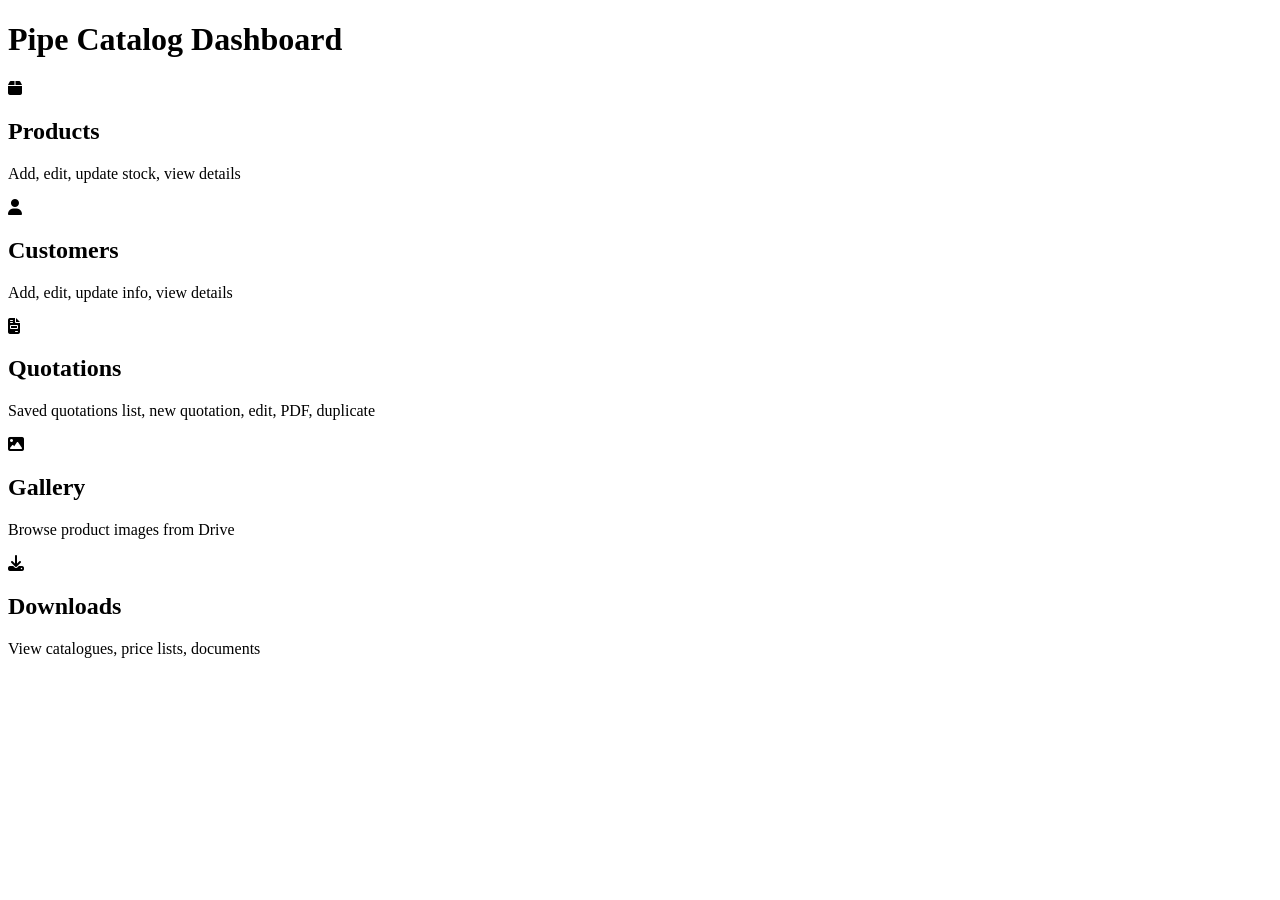
==== index.html @ 2fc96fb7 "Update index.html" ====
<!DOCTYPE html>
<html lang="en">
<head>
  <meta charset="UTF-8">
  <meta name="viewport" content="width=device-width, initial-scale=1.0">
  <title>Pipe Catalog Dashboard</title>
  <link rel="stylesheet" href="style.css">
  <!-- Font Awesome for icons -->
  <link rel="stylesheet" href="https://cdnjs.cloudflare.com/ajax/libs/font-awesome/6.5.0/css/all.min.css">
</head>
<body>
  <!-- App Header -->
  <header class="app-header">
    <h1>Pipe Catalog Dashboard</h1>
  </header>

  <!-- Dashboard Modules -->
  <main class="dashboard">
    <div class="module-card products" onclick="openView('products')">
      <i class="icon fas fa-box"></i>
      <h2>Products</h2>
      <p>Add, edit, update stock, view details</p>
    </div>

    <div class="module-card customers" onclick="openView('customers')">
      <i class="icon fas fa-user"></i>
      <h2>Customers</h2>
      <p>Add, edit, update info, view details</p>
    </div>

    <div class="module-card quotations" onclick="openView('quotations')">
      <i class="icon fas fa-file-invoice"></i>
      <h2>Quotations</h2>
      <p>Saved quotations list, new quotation, edit, PDF, duplicate</p>
    </div>

    <div class="module-card gallery" onclick="openView('gallery')">
      <i class="icon fas fa-image"></i>
      <h2>Gallery</h2>
      <p>Browse product images from Drive</p>
    </div>

    <div class="module-card downloads" onclick="openView('downloads')">
      <i class="icon fas fa-download"></i>
      <h2>Downloads</h2>
      <p>View catalogues, price lists, documents</p>
    </div>
  </main>

  <script src="app.js"></script>
</body>
</html>
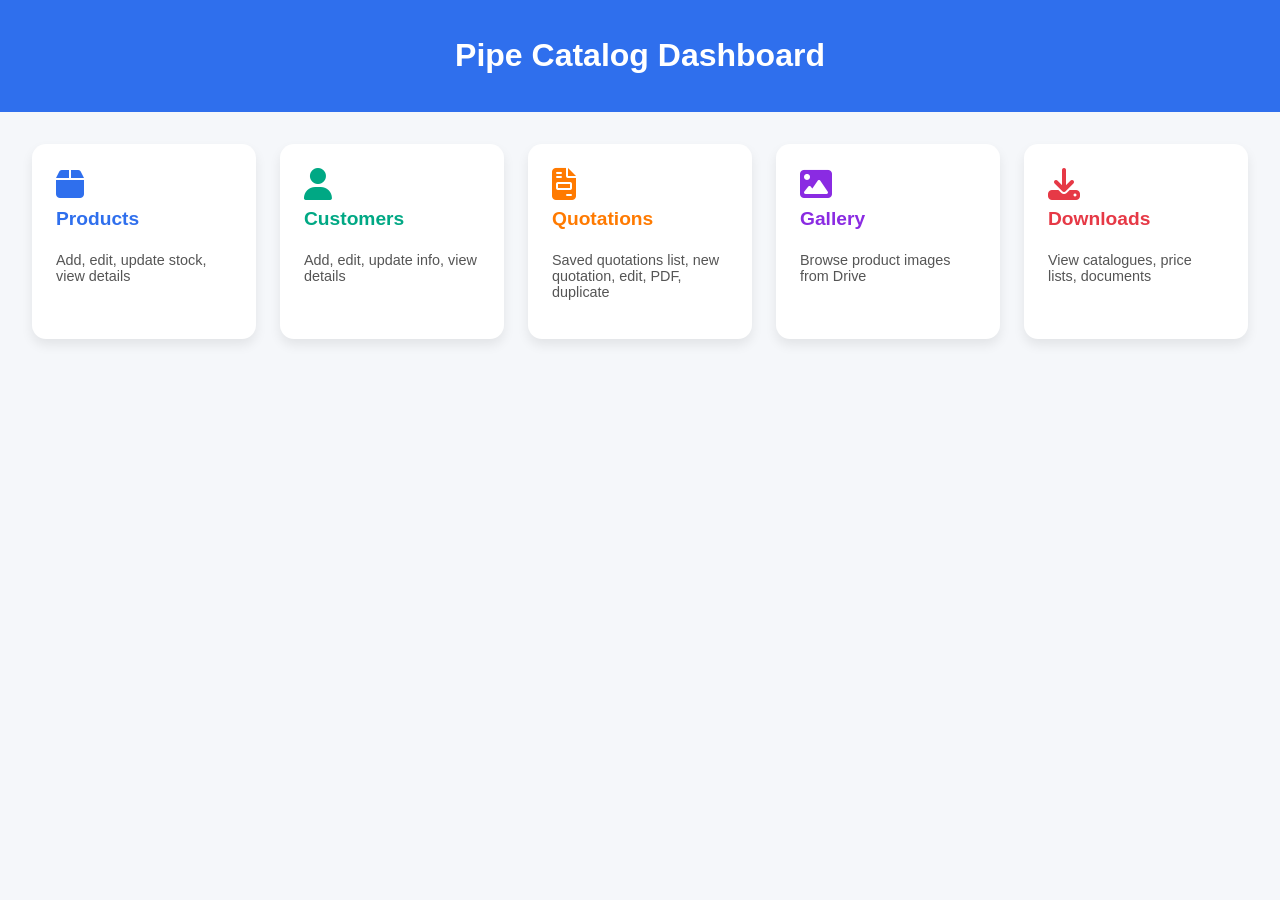
==== commit 201b0c89: "Update index.html" ====
--- a/index.html
+++ b/index.html
@@ -7,6 +7,8 @@
   <link rel="stylesheet" href="style.css">
   <!-- Font Awesome for icons -->
   <link rel="stylesheet" href="https://cdnjs.cloudflare.com/ajax/libs/font-awesome/6.5.0/css/all.min.css">
+  <link rel="manifest" href="manifest.json">
+  <meta name="theme-color" content="#2f6fed">
 </head>
 <body>
   <!-- App Header -->
--- a/style.css
+++ b/style.css
@@ -0,0 +1,61 @@
+body {
+  margin: 0;
+  font-family: "Segoe UI", Arial, sans-serif;
+  background: #f5f7fa;
+  color: #333;
+}
+
+.app-header {
+  background: #2f6fed;
+  color: white;
+  padding: 1rem;
+  text-align: center;
+}
+
+.dashboard {
+  display: grid;
+  grid-template-columns: repeat(auto-fit, minmax(220px, 1fr));
+  gap: 1.5rem;
+  padding: 2rem;
+}
+
+.module-card {
+  background: #fff;
+  border-radius: 14px;
+  box-shadow: 0 6px 12px rgba(0,0,0,0.08);
+  padding: 1.5rem;
+  cursor: pointer;
+  transition: all 0.25s ease;
+  display: flex;
+  flex-direction: column;
+  align-items: flex-start;
+}
+
+.module-card:hover {
+  transform: translateY(-6px);
+  box-shadow: 0 10px 18px rgba(0,0,0,0.12);
+}
+
+.module-card .icon {
+  font-size: 2rem;
+  margin-bottom: 0.5rem;
+  color: inherit;
+}
+
+.module-card h2 {
+  margin: 0 0 0.5rem;
+  font-size: 1.2rem;
+  font-weight: 600;
+}
+
+.module-card p {
+  font-size: 0.9rem;
+  color: #555;
+}
+
+/* Accent colors per module */
+.products .icon, .products h2 { color: #2f6fed; }
+.customers .icon, .customers h2 { color: #00a884; }
+.quotations .icon, .quotations h2 { color: #ff7a00; }
+.gallery .icon, .gallery h2 { color: #8a2be2; }
+.downloads .icon, .downloads h2 { color: #e63946; }
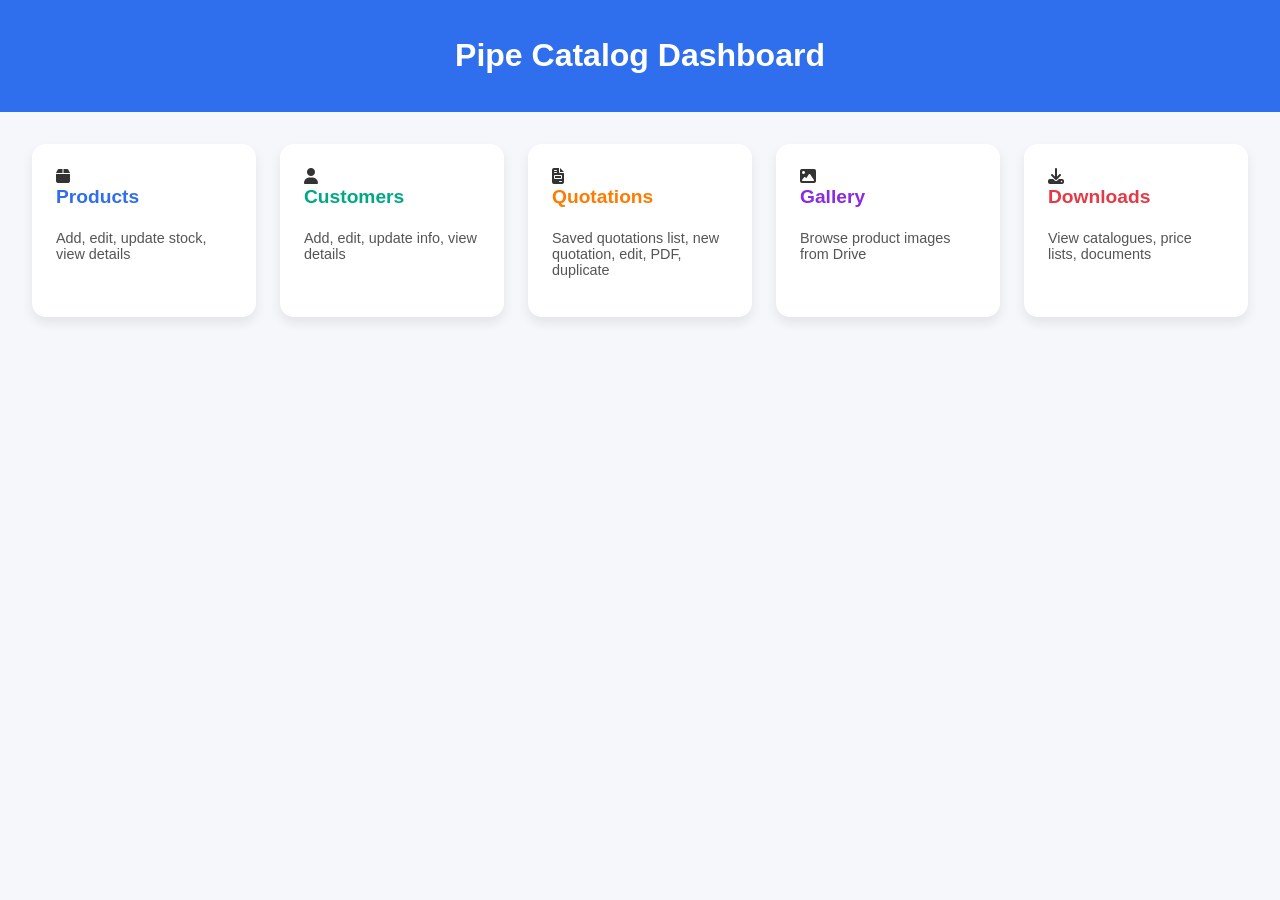
==== commit 504037af: "Update index.html" ====
--- a/index.html
+++ b/index.html
@@ -5,45 +5,43 @@
   <meta name="viewport" content="width=device-width, initial-scale=1.0">
   <title>Pipe Catalog Dashboard</title>
   <link rel="stylesheet" href="style.css">
+  <link rel="manifest" href="manifest.json">
+  <meta name="theme-color" content="#2f6fed">
   <!-- Font Awesome for icons -->
   <link rel="stylesheet" href="https://cdnjs.cloudflare.com/ajax/libs/font-awesome/6.5.0/css/all.min.css">
-  <link rel="manifest" href="manifest.json">
-  <meta name="theme-color" content="#2f6fed">
 </head>
 <body>
-  <!-- App Header -->
   <header class="app-header">
     <h1>Pipe Catalog Dashboard</h1>
   </header>
 
-  <!-- Dashboard Modules -->
   <main class="dashboard">
     <div class="module-card products" onclick="openView('products')">
-      <i class="icon fas fa-box"></i>
+      <div class="icon-bg"><i class="fas fa-box"></i></div>
       <h2>Products</h2>
       <p>Add, edit, update stock, view details</p>
     </div>
 
     <div class="module-card customers" onclick="openView('customers')">
-      <i class="icon fas fa-user"></i>
+      <div class="icon-bg"><i class="fas fa-user"></i></div>
       <h2>Customers</h2>
       <p>Add, edit, update info, view details</p>
     </div>
 
     <div class="module-card quotations" onclick="openView('quotations')">
-      <i class="icon fas fa-file-invoice"></i>
+      <div class="icon-bg"><i class="fas fa-file-invoice"></i></div>
       <h2>Quotations</h2>
       <p>Saved quotations list, new quotation, edit, PDF, duplicate</p>
     </div>
 
     <div class="module-card gallery" onclick="openView('gallery')">
-      <i class="icon fas fa-image"></i>
+      <div class="icon-bg"><i class="fas fa-image"></i></div>
       <h2>Gallery</h2>
       <p>Browse product images from Drive</p>
     </div>
 
     <div class="module-card downloads" onclick="openView('downloads')">
-      <i class="icon fas fa-download"></i>
+      <div class="icon-bg"><i class="fas fa-download"></i></div>
       <h2>Downloads</h2>
       <p>View catalogues, price lists, documents</p>
     </div>
@@ -51,4 +49,4 @@
 
   <script src="app.js"></script>
 </body>
-</html>+</html>
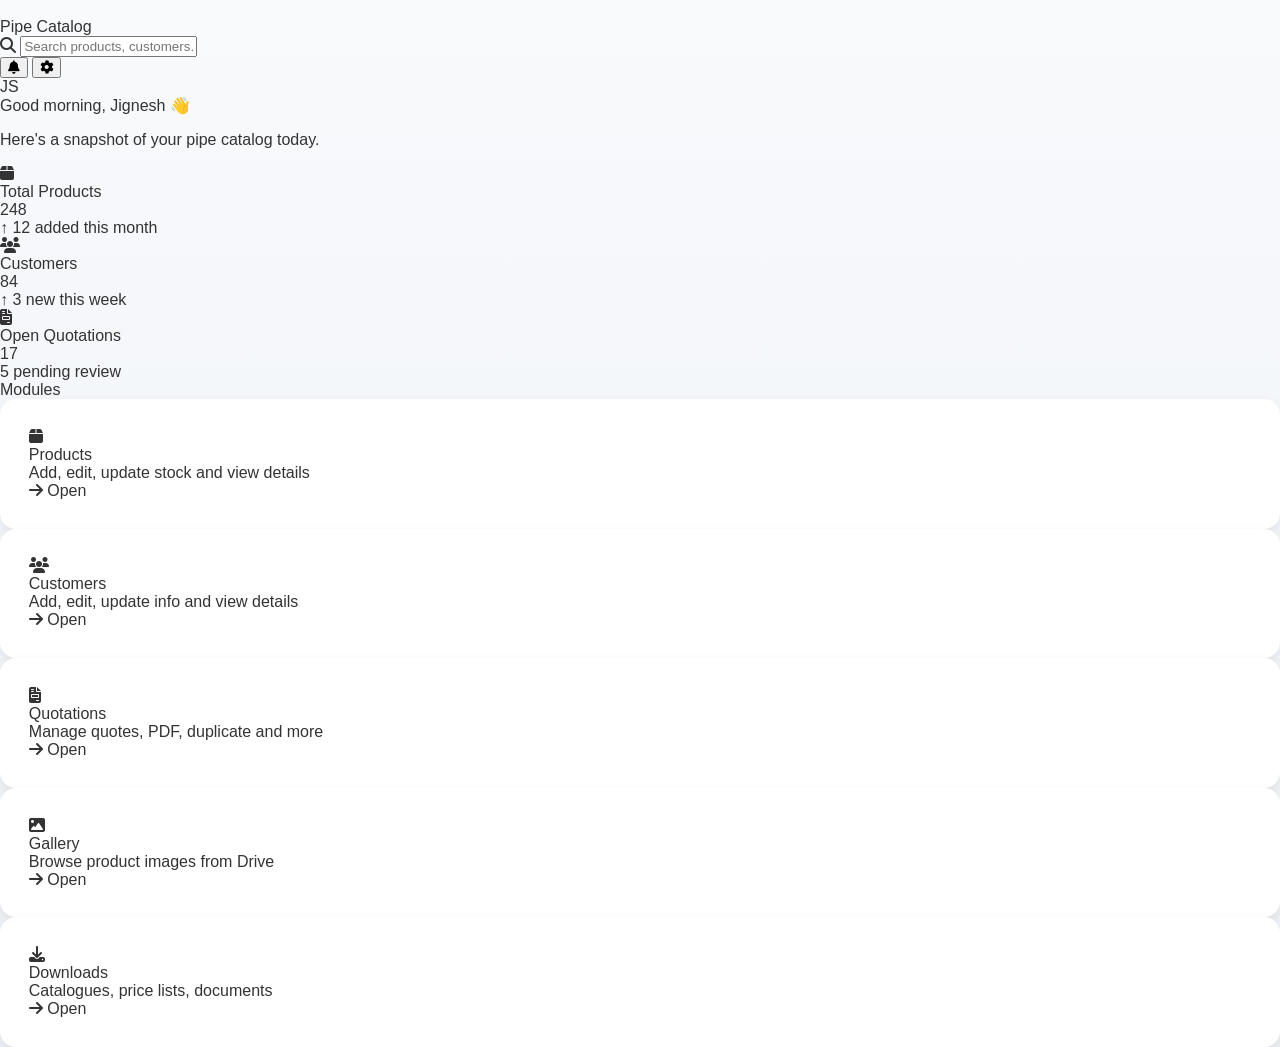
==== commit 016e7eb8: "Update index.html" ====
--- a/index.html
+++ b/index.html
@@ -6,44 +6,106 @@
   <title>Pipe Catalog Dashboard</title>
   <link rel="stylesheet" href="style.css">
   <link rel="manifest" href="manifest.json">
-  <meta name="theme-color" content="#2f6fed">
-  <!-- Font Awesome for icons -->
+  <meta name="theme-color" content="#1a2e4a">
   <link rel="stylesheet" href="https://cdnjs.cloudflare.com/ajax/libs/font-awesome/6.5.0/css/all.min.css">
 </head>
 <body>
-  <header class="app-header">
-    <h1>Pipe Catalog Dashboard</h1>
+
+  <!-- Top Bar -->
+  <header class="topbar">
+    <div class="tb-logo">
+      <div class="logo-icon"><i class="fas fa-pipe-section"></i></div>
+      <span class="logo-text">Pipe Catalog</span>
+    </div>
+    <div class="tb-right">
+      <div class="tb-search">
+        <i class="fas fa-search"></i>
+        <input type="text" placeholder="Search products, customers...">
+      </div>
+      <button class="tb-btn" title="Notifications">
+        <i class="fas fa-bell"></i>
+        <span class="notif-dot"></span>
+      </button>
+      <button class="tb-btn" title="Settings">
+        <i class="fas fa-cog"></i>
+      </button>
+      <div class="tb-avatar" title="Profile">JS</div>
+    </div>
   </header>
 
-  <main class="dashboard">
-    <div class="module-card products" onclick="openView('products')">
-      <div class="icon-bg"><i class="fas fa-box"></i></div>
-      <h2>Products</h2>
-      <p>Add, edit, update stock, view details</p>
+  <!-- Main Content -->
+  <main class="content">
+
+    <div class="page-title">Good morning, Jignesh 👋</div>
+    <p class="page-sub">Here's a snapshot of your pipe catalog today.</p>
+
+    <!-- Stats Row -->
+    <div class="stats-bar">
+      <div class="stat-card">
+        <div class="stat-icon products-icon"><i class="fas fa-box"></i></div>
+        <div class="stat-info">
+          <div class="stat-label">Total Products</div>
+          <div class="stat-val">248</div>
+          <div class="stat-sub positive">↑ 12 added this month</div>
+        </div>
+      </div>
+      <div class="stat-card">
+        <div class="stat-icon customers-icon"><i class="fas fa-users"></i></div>
+        <div class="stat-info">
+          <div class="stat-label">Customers</div>
+          <div class="stat-val">84</div>
+          <div class="stat-sub positive">↑ 3 new this week</div>
+        </div>
+      </div>
+      <div class="stat-card">
+        <div class="stat-icon quotations-icon"><i class="fas fa-file-invoice"></i></div>
+        <div class="stat-info">
+          <div class="stat-label">Open Quotations</div>
+          <div class="stat-val">17</div>
+          <div class="stat-sub warning">5 pending review</div>
+        </div>
+      </div>
     </div>
 
-    <div class="module-card customers" onclick="openView('customers')">
-      <div class="icon-bg"><i class="fas fa-user"></i></div>
-      <h2>Customers</h2>
-      <p>Add, edit, update info, view details</p>
-    </div>
+    <!-- Modules -->
+    <div class="modules-label">Modules</div>
+    <div class="modules-grid">
 
-    <div class="module-card quotations" onclick="openView('quotations')">
-      <div class="icon-bg"><i class="fas fa-file-invoice"></i></div>
-      <h2>Quotations</h2>
-      <p>Saved quotations list, new quotation, edit, PDF, duplicate</p>
-    </div>
+      <div class="module-card" onclick="openView('products')">
+        <div class="mod-icon products"><i class="fas fa-box"></i></div>
+        <div class="mod-name">Products</div>
+        <div class="mod-desc">Add, edit, update stock and view details</div>
+        <div class="mod-link"><i class="fas fa-arrow-right"></i> Open</div>
+      </div>
 
-    <div class="module-card gallery" onclick="openView('gallery')">
-      <div class="icon-bg"><i class="fas fa-image"></i></div>
-      <h2>Gallery</h2>
-      <p>Browse product images from Drive</p>
-    </div>
+      <div class="module-card" onclick="openView('customers')">
+        <div class="mod-icon customers"><i class="fas fa-users"></i></div>
+        <div class="mod-name">Customers</div>
+        <div class="mod-desc">Add, edit, update info and view details</div>
+        <div class="mod-link"><i class="fas fa-arrow-right"></i> Open</div>
+      </div>
 
-    <div class="module-card downloads" onclick="openView('downloads')">
-      <div class="icon-bg"><i class="fas fa-download"></i></div>
-      <h2>Downloads</h2>
-      <p>View catalogues, price lists, documents</p>
+      <div class="module-card" onclick="openView('quotations')">
+        <div class="mod-icon quotations"><i class="fas fa-file-invoice"></i></div>
+        <div class="mod-name">Quotations</div>
+        <div class="mod-desc">Manage quotes, PDF, duplicate and more</div>
+        <div class="mod-link"><i class="fas fa-arrow-right"></i> Open</div>
+      </div>
+
+      <div class="module-card" onclick="openView('gallery')">
+        <div class="mod-icon gallery"><i class="fas fa-image"></i></div>
+        <div class="mod-name">Gallery</div>
+        <div class="mod-desc">Browse product images from Drive</div>
+        <div class="mod-link"><i class="fas fa-arrow-right"></i> Open</div>
+      </div>
+
+      <div class="module-card" onclick="openView('downloads')">
+        <div class="mod-icon downloads"><i class="fas fa-download"></i></div>
+        <div class="mod-name">Downloads</div>
+        <div class="mod-desc">Catalogues, price lists, documents</div>
+        <div class="mod-link"><i class="fas fa-arrow-right"></i> Open</div>
+      </div>
+
     </div>
   </main>
 
--- a/style.css
+++ b/style.css
@@ -1,31 +1,35 @@
 body {
   margin: 0;
   font-family: "Segoe UI", Arial, sans-serif;
-  background: #f5f7fa;
+  background: linear-gradient(180deg, #f8fafc 0%, #eef2f7 100%);
   color: #333;
 }
 
 .app-header {
-  background: #2f6fed;
+  background: linear-gradient(90deg, #2f6fed, #00a884);
   color: white;
-  padding: 1rem;
+  padding: 1.2rem;
   text-align: center;
+  font-size: 1.4rem;
+  font-weight: 600;
+  letter-spacing: 0.5px;
+  box-shadow: 0 4px 10px rgba(0,0,0,0.1);
 }
 
 .dashboard {
   display: grid;
-  grid-template-columns: repeat(auto-fit, minmax(220px, 1fr));
+  grid-template-columns: repeat(auto-fit, minmax(240px, 1fr));
   gap: 1.5rem;
   padding: 2rem;
 }
 
 .module-card {
   background: #fff;
-  border-radius: 14px;
-  box-shadow: 0 6px 12px rgba(0,0,0,0.08);
-  padding: 1.5rem;
+  border-radius: 16px;
+  box-shadow: 0 6px 14px rgba(0,0,0,0.08);
+  padding: 1.8rem;
   cursor: pointer;
-  transition: all 0.25s ease;
+  transition: all 0.3s ease;
   display: flex;
   flex-direction: column;
   align-items: flex-start;
@@ -33,17 +37,29 @@
 
 .module-card:hover {
   transform: translateY(-6px);
-  box-shadow: 0 10px 18px rgba(0,0,0,0.12);
+  box-shadow: 0 10px 20px rgba(0,0,0,0.12);
 }
 
-.module-card .icon {
-  font-size: 2rem;
-  margin-bottom: 0.5rem;
-  color: inherit;
+.icon-bg {
+  width: 50px;
+  height: 50px;
+  border-radius: 12px;
+  display: flex;
+  align-items: center;
+  justify-content: center;
+  margin-bottom: 0.8rem;
+  color: white;
+  font-size: 1.6rem;
 }
 
+.products .icon-bg { background: linear-gradient(135deg, #2f6fed, #5fa8ff); }
+.customers .icon-bg { background: linear-gradient(135deg, #00a884, #4ddbb0); }
+.quotations .icon-bg { background: linear-gradient(135deg, #ff7a00, #ffb347); }
+.gallery .icon-bg { background: linear-gradient(135deg, #8a2be2, #b57aff); }
+.downloads .icon-bg { background: linear-gradient(135deg, #e63946, #ff7b7b); }
+
 .module-card h2 {
-  margin: 0 0 0.5rem;
+  margin: 0 0 0.4rem;
   font-size: 1.2rem;
   font-weight: 600;
 }
@@ -52,10 +68,3 @@
   font-size: 0.9rem;
   color: #555;
 }
-
-/* Accent colors per module */
-.products .icon, .products h2 { color: #2f6fed; }
-.customers .icon, .customers h2 { color: #00a884; }
-.quotations .icon, .quotations h2 { color: #ff7a00; }
-.gallery .icon, .gallery h2 { color: #8a2be2; }
-.downloads .icon, .downloads h2 { color: #e63946; }
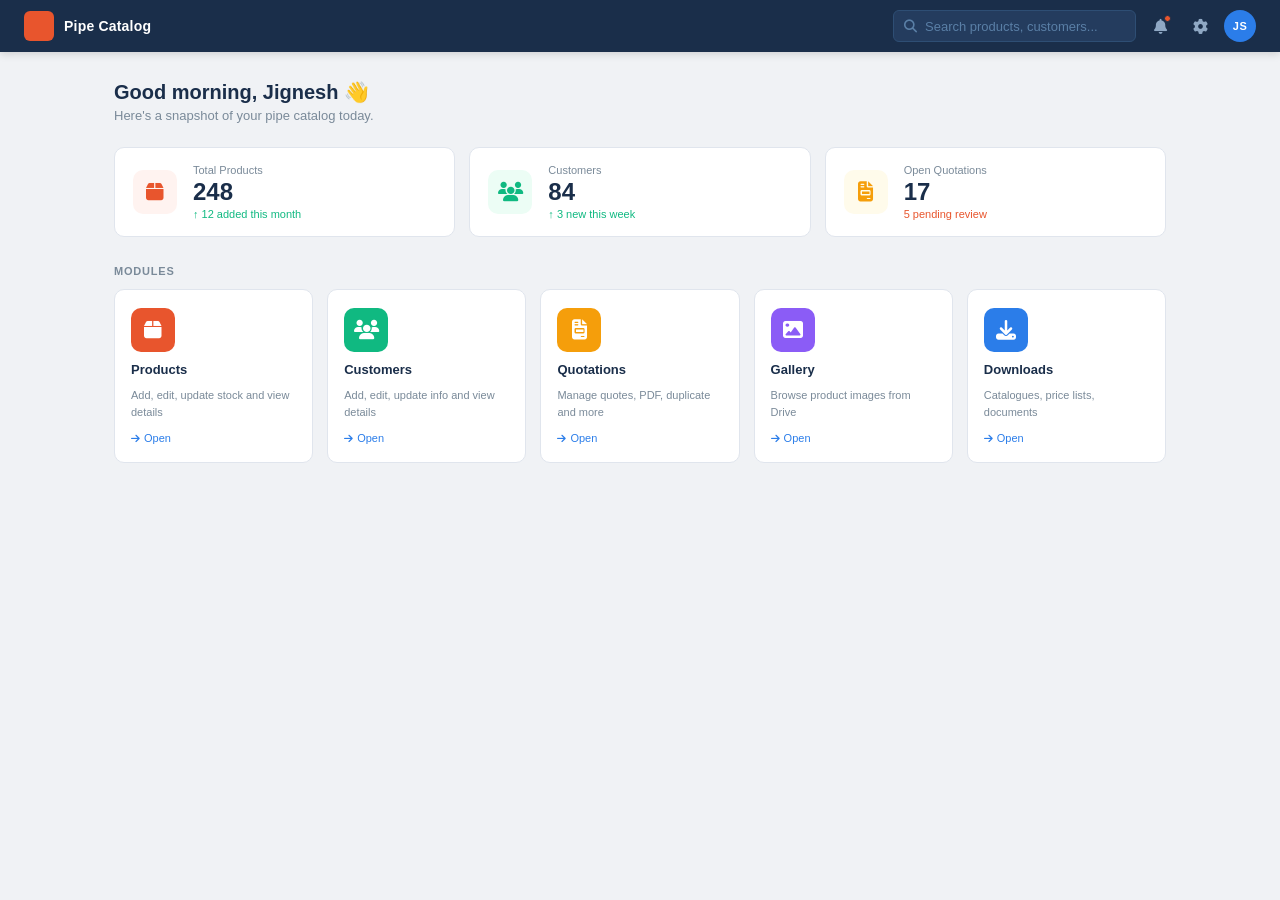
==== commit 598ce172: "Update index.html" ====
--- a/index.html
+++ b/index.html
@@ -2,7 +2,7 @@
 <html lang="en">
 <head>
   <meta charset="UTF-8">
-  <meta name="viewport" content="width=device-width, initial-scale=1.0">
+  <meta name="viewport" content="width=device-width, initial-scale=1.0, maximum-scale=1.0, user-scalable=no">
   <title>Pipe Catalog Dashboard</title>
   <link rel="stylesheet" href="style.css">
   <link rel="manifest" href="manifest.json">
--- a/style.css
+++ b/style.css
@@ -1,70 +1,331 @@
+/* ── Reset & Base ───────────────────────────────────────── */
+*, *::before, *::after {
+  box-sizing: border-box;
+  margin: 0;
+  padding: 0;
+}
+
 body {
-  margin: 0;
   font-family: "Segoe UI", Arial, sans-serif;
-  background: linear-gradient(180deg, #f8fafc 0%, #eef2f7 100%);
+  background: #f0f2f5;
   color: #333;
-}
-
-.app-header {
-  background: linear-gradient(90deg, #2f6fed, #00a884);
-  color: white;
-  padding: 1.2rem;
-  text-align: center;
-  font-size: 1.4rem;
+  min-height: 100vh;
+}
+
+/* ── Top Bar ────────────────────────────────────────────── */
+.topbar {
+  position: sticky;
+  top: 0;
+  z-index: 100;
+  height: 52px;
+  background: #1a2e4a;
+  display: flex;
+  align-items: center;
+  padding: 0 24px;
+  gap: 12px;
+  box-shadow: 0 2px 8px rgba(0, 0, 0, 0.15);
+}
+
+.tb-logo {
+  display: flex;
+  align-items: center;
+  gap: 10px;
+  text-decoration: none;
+}
+
+.logo-icon {
+  width: 30px;
+  height: 30px;
+  background: #e8552d;
+  border-radius: 6px;
+  display: flex;
+  align-items: center;
+  justify-content: center;
+}
+
+.logo-icon i {
+  color: #fff;
+  font-size: 14px;
+}
+
+.logo-text {
+  color: #fff;
+  font-size: 14px;
   font-weight: 600;
+  letter-spacing: 0.2px;
+}
+
+.tb-right {
+  margin-left: auto;
+  display: flex;
+  align-items: center;
+  gap: 8px;
+}
+
+.tb-search {
+  display: flex;
+  align-items: center;
+  background: #243c5e;
+  border: 1px solid #2e4e74;
+  border-radius: 6px;
+  padding: 0 10px;
+  gap: 8px;
+  height: 32px;
+}
+
+.tb-search i {
+  color: #5a7fa6;
+  font-size: 13px;
+}
+
+.tb-search input {
+  border: none;
+  background: transparent;
+  font-size: 13px;
+  color: #d0e0f0;
+  outline: none;
+  width: 200px;
+}
+
+.tb-search input::placeholder {
+  color: #5a7fa6;
+}
+
+.tb-btn {
+  width: 32px;
+  height: 32px;
+  border-radius: 6px;
+  border: none;
+  background: transparent;
+  display: flex;
+  align-items: center;
+  justify-content: center;
+  cursor: pointer;
+  color: #8fa8c4;
+  font-size: 15px;
+  position: relative;
+  transition: background 0.15s;
+}
+
+.tb-btn:hover {
+  background: #243c5e;
+  color: #fff;
+}
+
+.notif-dot {
+  width: 7px;
+  height: 7px;
+  background: #e8552d;
+  border-radius: 50%;
+  position: absolute;
+  top: 5px;
+  right: 5px;
+  border: 1.5px solid #1a2e4a;
+}
+
+.tb-avatar {
+  width: 32px;
+  height: 32px;
+  border-radius: 50%;
+  background: #2b7de9;
+  display: flex;
+  align-items: center;
+  justify-content: center;
+  font-size: 11px;
+  font-weight: 700;
+  color: #fff;
+  cursor: pointer;
   letter-spacing: 0.5px;
-  box-shadow: 0 4px 10px rgba(0,0,0,0.1);
-}
-
-.dashboard {
+}
+
+/* ── Main Content ───────────────────────────────────────── */
+.content {
+  max-width: 1100px;
+  margin: 0 auto;
+  padding: 28px 24px;
+}
+
+.page-title {
+  font-size: 20px;
+  font-weight: 600;
+  color: #1a2e4a;
+}
+
+.page-sub {
+  font-size: 13px;
+  color: #7a8a99;
+  margin-top: 4px;
+  margin-bottom: 24px;
+}
+
+/* ── Stats Bar ──────────────────────────────────────────── */
+.stats-bar {
   display: grid;
-  grid-template-columns: repeat(auto-fit, minmax(240px, 1fr));
-  gap: 1.5rem;
-  padding: 2rem;
+  grid-template-columns: repeat(3, 1fr);
+  gap: 14px;
+  margin-bottom: 28px;
+}
+
+.stat-card {
+  background: #fff;
+  border: 1px solid #e0e5ed;
+  border-radius: 10px;
+  padding: 16px 18px;
+  display: flex;
+  align-items: center;
+  gap: 16px;
+  transition: box-shadow 0.2s;
+}
+
+.stat-card:hover {
+  box-shadow: 0 4px 12px rgba(0, 0, 0, 0.07);
+}
+
+.stat-icon {
+  width: 44px;
+  height: 44px;
+  border-radius: 10px;
+  display: flex;
+  align-items: center;
+  justify-content: center;
+  flex-shrink: 0;
+  font-size: 20px;
+}
+
+.stat-icon.products-icon  { background: #fff3f0; color: #e8552d; }
+.stat-icon.customers-icon { background: #ecfdf5; color: #10b981; }
+.stat-icon.quotations-icon{ background: #fffbeb; color: #f59e0b; }
+
+.stat-label {
+  font-size: 11px;
+  color: #7a8a99;
+  font-weight: 500;
+  margin-bottom: 4px;
+}
+
+.stat-val {
+  font-size: 24px;
+  font-weight: 700;
+  color: #1a2e4a;
+  line-height: 1;
+}
+
+.stat-sub {
+  font-size: 11px;
+  margin-top: 4px;
+}
+
+.stat-sub.positive { color: #10b981; }
+.stat-sub.warning  { color: #e8552d; }
+
+/* ── Modules ────────────────────────────────────────────── */
+.modules-label {
+  font-size: 11px;
+  font-weight: 600;
+  color: #7a8a99;
+  text-transform: uppercase;
+  letter-spacing: 0.8px;
+  margin-bottom: 12px;
+}
+
+.modules-grid {
+  display: grid;
+  grid-template-columns: repeat(5, 1fr);
+  gap: 14px;
 }
 
 .module-card {
   background: #fff;
-  border-radius: 16px;
-  box-shadow: 0 6px 14px rgba(0,0,0,0.08);
-  padding: 1.8rem;
+  border: 1px solid #e0e5ed;
+  border-radius: 10px;
+  padding: 18px 16px;
   cursor: pointer;
-  transition: all 0.3s ease;
+  transition: all 0.2s ease;
   display: flex;
   flex-direction: column;
   align-items: flex-start;
+  gap: 10px;
 }
 
 .module-card:hover {
-  transform: translateY(-6px);
-  box-shadow: 0 10px 20px rgba(0,0,0,0.12);
-}
-
-.icon-bg {
-  width: 50px;
-  height: 50px;
-  border-radius: 12px;
-  display: flex;
-  align-items: center;
-  justify-content: center;
-  margin-bottom: 0.8rem;
-  color: white;
-  font-size: 1.6rem;
-}
-
-.products .icon-bg { background: linear-gradient(135deg, #2f6fed, #5fa8ff); }
-.customers .icon-bg { background: linear-gradient(135deg, #00a884, #4ddbb0); }
-.quotations .icon-bg { background: linear-gradient(135deg, #ff7a00, #ffb347); }
-.gallery .icon-bg { background: linear-gradient(135deg, #8a2be2, #b57aff); }
-.downloads .icon-bg { background: linear-gradient(135deg, #e63946, #ff7b7b); }
-
-.module-card h2 {
-  margin: 0 0 0.4rem;
-  font-size: 1.2rem;
+  border-color: #2b7de9;
+  box-shadow: 0 4px 16px rgba(43, 125, 233, 0.12);
+  transform: translateY(-2px);
+}
+
+.mod-icon {
+  width: 44px;
+  height: 44px;
+  border-radius: 10px;
+  display: flex;
+  align-items: center;
+  justify-content: center;
+  font-size: 20px;
+  color: #fff;
+}
+
+.mod-icon.products   { background: #e8552d; }
+.mod-icon.customers  { background: #10b981; }
+.mod-icon.quotations { background: #f59e0b; }
+.mod-icon.gallery    { background: #8b5cf6; }
+.mod-icon.downloads  { background: #2b7de9; }
+
+.mod-name {
+  font-size: 13px;
   font-weight: 600;
-}
-
-.module-card p {
-  font-size: 0.9rem;
-  color: #555;
-}
+  color: #1a2e4a;
+}
+
+.mod-desc {
+  font-size: 11px;
+  color: #7a8a99;
+  line-height: 1.5;
+  flex: 1;
+}
+
+.mod-link {
+  font-size: 11px;
+  color: #2b7de9;
+  display: flex;
+  align-items: center;
+  gap: 4px;
+  margin-top: 2px;
+}
+
+.mod-link i {
+  font-size: 10px;
+}
+
+/* ── Responsive ─────────────────────────────────────────── */
+@media (max-width: 900px) {
+  .modules-grid {
+    grid-template-columns: repeat(3, 1fr);
+  }
+  .stats-bar {
+    grid-template-columns: repeat(2, 1fr);
+  }
+  .stats-bar .stat-card:last-child {
+    grid-column: 1 / -1;
+  }
+}
+
+@media (max-width: 600px) {
+  .topbar {
+    padding: 0 14px;
+  }
+  .tb-search {
+    display: none;
+  }
+  .content {
+    padding: 20px 14px;
+  }
+  .modules-grid {
+    grid-template-columns: repeat(2, 1fr);
+  }
+  .stats-bar {
+    grid-template-columns: 1fr;
+  }
+  .stats-bar .stat-card:last-child {
+    grid-column: auto;
+  }
+}
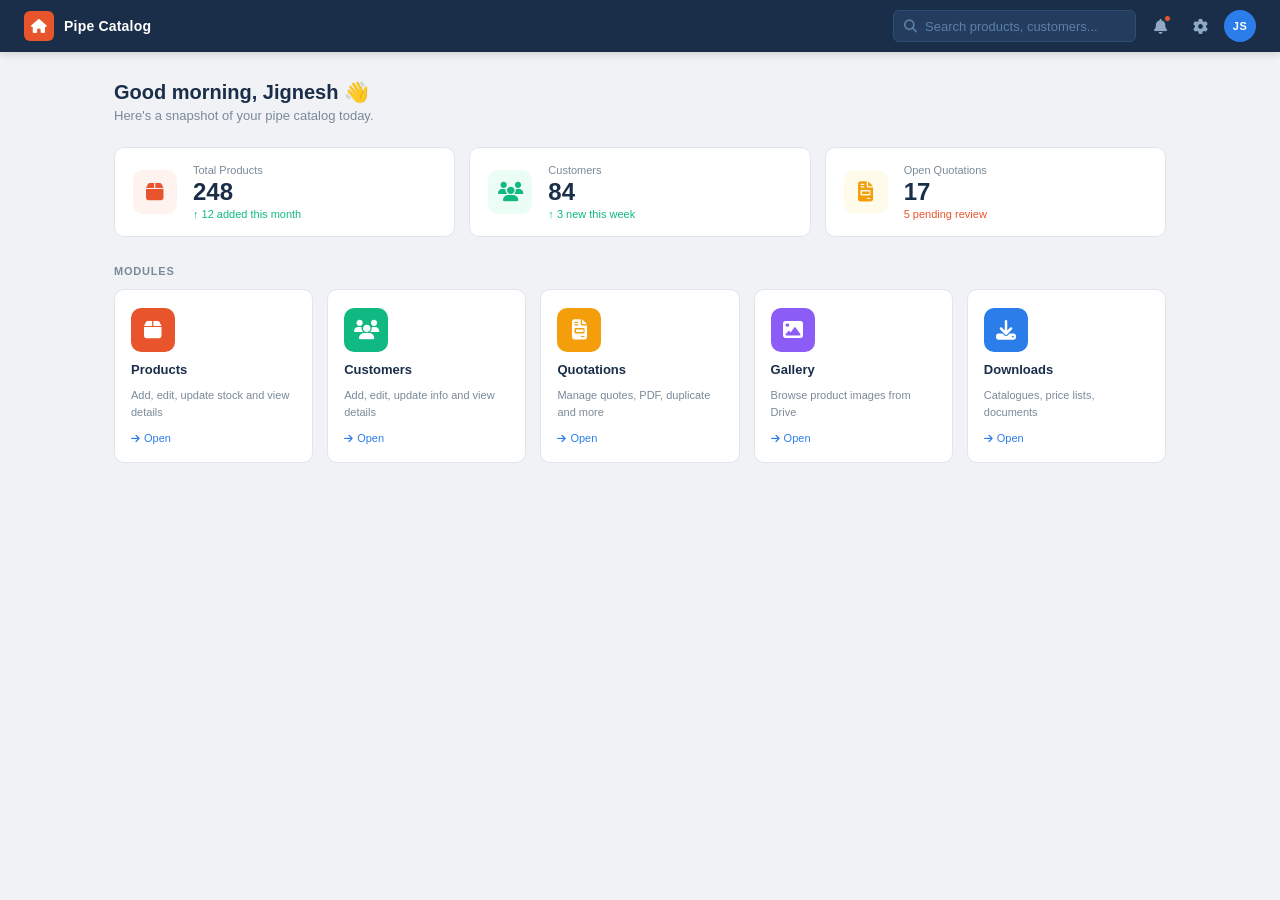
==== commit f5c243e5: "Update index.html" ====
--- a/index.html
+++ b/index.html
@@ -1,6 +1,7 @@
 <!DOCTYPE html>
 <html lang="en">
 <head>
+  <base target="_top">
   <meta charset="UTF-8">
   <meta name="viewport" content="width=device-width, initial-scale=1.0, maximum-scale=1.0, user-scalable=no">
   <title>Pipe Catalog Dashboard</title>
@@ -14,7 +15,7 @@
   <!-- Top Bar -->
   <header class="topbar">
     <div class="tb-logo">
-      <div class="logo-icon"><i class="fas fa-pipe-section"></i></div>
+      <div class="logo-icon"><i class="fas fa-home" aria-hidden="true"></i></div>
       <span class="logo-text">Pipe Catalog</span>
     </div>
     <div class="tb-right">
--- a/style.css
+++ b/style.css
@@ -317,15 +317,191 @@
     display: none;
   }
   .content {
-    padding: 20px 14px;
+    padding: 16px 12px;
+  }
+  .page-title {
+    font-size: 17px;
+  }
+  .stats-bar {
+    grid-template-columns: 1fr;
+    gap: 10px;
+    margin-bottom: 20px;
+  }
+  .stats-bar .stat-card:last-child {
+    grid-column: auto;
+  }
+  .stat-card {
+    padding: 14px 16px;
   }
   .modules-grid {
     grid-template-columns: repeat(2, 1fr);
-  }
-  .stats-bar {
-    grid-template-columns: 1fr;
-  }
-  .stats-bar .stat-card:last-child {
-    grid-column: auto;
-  }
-}
+    gap: 12px;
+  }
+  .module-card {
+    padding: 22px 16px;
+    gap: 12px;
+    border-radius: 12px;
+  }
+  .mod-icon {
+    width: 52px;
+    height: 52px;
+    border-radius: 12px;
+    font-size: 24px;
+  }
+  .mod-name {
+    font-size: 15px;
+  }
+  .mod-desc {
+    font-size: 12px;
+  }
+  .mod-link {
+    font-size: 12px;
+  }
+}
+
+/* Modern refresh button matching app theme */
+.refresh-btn {
+  display: inline-flex;
+  align-items: center;
+  gap: 8px;
+  padding: 8px 12px;
+  border-radius: 10px;
+  border: 1px solid rgba(43,125,233,0.12);
+  background: linear-gradient(90deg,#ffffff,#f7fbff);
+  color: #2b7de9;
+  font-weight: 600;
+  font-size: 13px;
+  cursor: pointer;
+  box-shadow: 0 6px 14px rgba(43,125,233,0.06);
+  transition: transform .14s ease, box-shadow .14s ease, opacity .12s ease;
+  min-width: 96px;
+}
+
+/* icon styling */
+.refresh-btn .refresh-icon { 
+  display:inline-flex; 
+  align-items:center; 
+  justify-content:center; 
+  width:18px; 
+  height:18px; 
+  font-size:14px; 
+  color:inherit;
+}
+
+/* subtle hover */
+.refresh-btn:hover {
+  transform: translateY(-3px);
+  box-shadow: 0 10px 22px rgba(43,125,233,0.12);
+}
+
+/* disabled state while loading */
+.refresh-btn[aria-busy="true"] {
+  pointer-events: none;
+  opacity: 0.85;
+  transform: none;
+  box-shadow: 0 6px 12px rgba(0,0,0,0.06);
+}
+
+/* spinner (small circular) */
+.refresh-spinner {
+  width: 16px;
+  height: 16px;
+  border-radius: 50%;
+  border: 2px solid rgba(43,125,233,0.18);
+  border-top-color: #2b7de9;
+  display: none;
+  box-sizing: border-box;
+}
+
+/* show spinner when loading */
+.refresh-btn[aria-busy="true"] .refresh-spinner {
+  display: inline-block;
+  animation: refresh-spin .9s linear infinite;
+}
+
+/* hide icon while loading */
+.refresh-btn[aria-busy="true"] .refresh-icon { opacity: 0; transform: rotate(20deg); transition: opacity .12s; }
+
+/* optional smaller label on very small screens */
+@media (max-width:420px) {
+  .refresh-btn .refresh-label { display:none; }
+  .refresh-btn { min-width: 44px; padding: 8px; }
+}
+
+@keyframes refresh-spin { to { transform: rotate(360deg); } }
+
+/* Modern Back button (matches refresh button theme) */
+.back-btn {
+  display: inline-flex;
+  align-items: center;
+  gap: 10px;
+  padding: 8px 12px;
+  border-radius: 10px;
+  border: 1px solid rgba(43,125,233,0.08);
+  background: linear-gradient(90deg,#ffffff,#f7fbff);
+  color: #2b7de9;
+  font-weight: 700;
+  font-size: 13px;
+  cursor: pointer;
+  box-shadow: 0 6px 14px rgba(43,125,233,0.06);
+  transition: transform .14s ease, box-shadow .14s ease, opacity .12s ease;
+  min-width: 92px;
+}
+
+/* icon styling */
+.back-btn .back-icon {
+  display:inline-flex;
+  align-items:center;
+  justify-content:center;
+  width:18px;
+  height:18px;
+  font-size:14px;
+  color:inherit;
+}
+
+/* hover */
+.back-btn:hover {
+  transform: translateY(-3px);
+  box-shadow: 0 10px 22px rgba(43,125,233,0.12);
+}
+
+/* disabled / loading state */
+.back-btn[aria-busy="true"] {
+  pointer-events: none;
+  opacity: 0.85;
+  transform: none;
+  box-shadow: 0 6px 12px rgba(0,0,0,0.06);
+}
+
+/* spinner */
+.back-spinner {
+  width: 16px;
+  height: 16px;
+  border-radius: 50%;
+  border: 2px solid rgba(43,125,233,0.18);
+  border-top-color: #2b7de9;
+  display: none;
+  box-sizing: border-box;
+}
+
+/* show spinner when loading */
+.back-btn[aria-busy="true"] .back-spinner {
+  display: inline-block;
+  animation: back-spin .9s linear infinite;
+}
+
+/* hide icon while loading */
+.back-btn[aria-busy="true"] .back-icon { opacity: 0; transform: rotate(20deg); transition: opacity .12s; }
+
+@keyframes back-spin { to { transform: rotate(360deg); } }
+
+/* responsive: hide label on very small screens */
+@media (max-width:420px) {
+  .back-btn .back-label { display:none; }
+  .back-btn { min-width: 44px; padding: 8px; }
+}
+
+/* Toast basic styles (optional if you prefer the inline styles in JS) */
+#toastContainer { pointer-events: none; }
+.toast { pointer-events: auto; }
+.toast .fas { font-size: 14px; }
